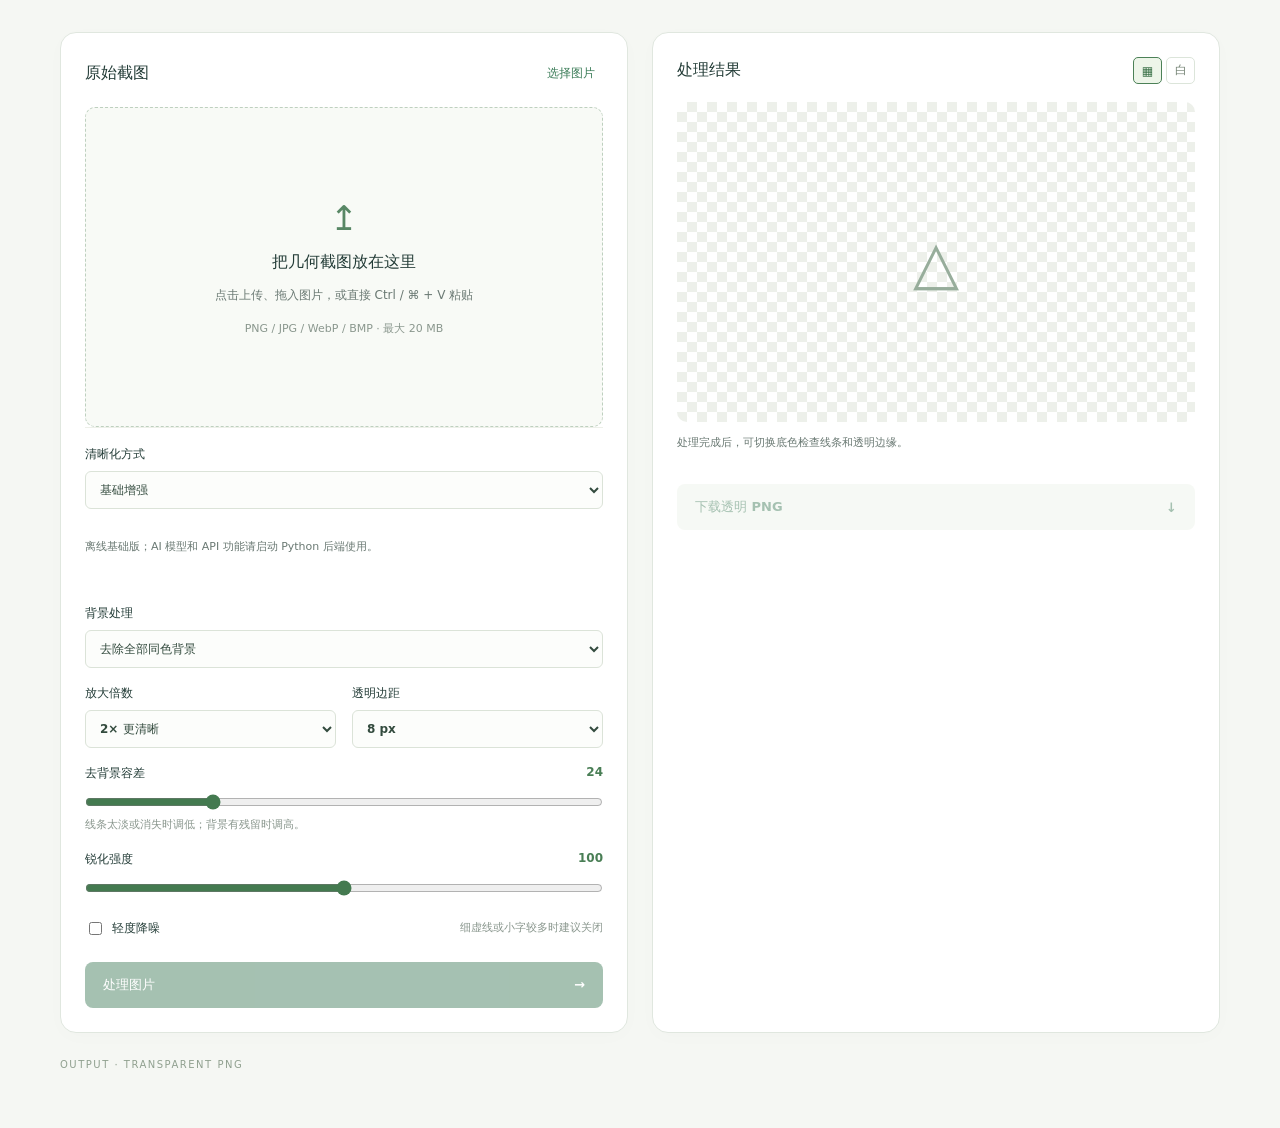
==== 几何截图工坊.html @ 9be6e3b2 "Add geometry screenshot processor with EDSR and Doubao backends" ====
<!doctype html>
<html lang="zh-CN">
<head>
  <meta charset="utf-8">
  <meta name="viewport" content="width=device-width, initial-scale=1">
  <title>几何截图工坊</title>
  <style>:root{font-family:Inter,"PingFang SC","Microsoft YaHei",system-ui,sans-serif;color:#233c37;background:#f5f7f3;font-synthesis:none}*{box-sizing:border-box}body{margin:0}main{max-width:1240px;margin:auto;padding:32px 40px}header{display:flex;justify-content:space-between;align-items:center;padding-bottom:26px;border-bottom:1px solid #dce4da}.brand{font-size:19px;font-weight:750}.badge,.eyebrow{font-size:11px;letter-spacing:2px;color:#607b66}.intro{padding:44px 0 26px}h1{font-size:clamp(28px,4vw,44px);letter-spacing:-1px;margin:15px 0}p{line-height:1.7;color:#6a7973}.intro p{margin:0}.workflow{display:flex;gap:36px;padding:15px 0 25px;font-size:12px;color:#637a6c}.workspace{display:grid;grid-template-columns:1fr 1fr;gap:24px}.panel{background:#fff;border:1px solid #e0e7df;border-radius:16px;padding:24px;box-shadow:0 4px 20px #233c3704}.panel-title{display:flex;justify-content:space-between;align-items:center;margin-bottom:18px}h2{font-size:16px;margin:0}button,select,input,a{font:inherit}button,a,select{touch-action:manipulation}button{cursor:pointer}.text-button{border:0;background:transparent;color:#3c7d59;font-size:12px}.drop,.preview{min-height:280px;height:320px;display:flex;align-items:center;justify-content:center;text-align:center;overflow:auto;border-radius:10px;padding:18px}.drop{border:1px dashed #bed0bf;background:#f8faf6;cursor:pointer}.drop.dragover{background:#e4f1e4;border-color:#397d55}.drop img,.preview img{max-width:100%;max-height:100%;object-fit:contain}.upload-icon{font-size:34px;color:#588765;margin-bottom:14px}h3{font-size:16px;margin:10px 0}.drop p{font-size:12px;margin:12px 0}.drop small,small{font-size:11px;color:#8a978e}.caption{font-size:11px;min-height:34px;margin:12px 0 16px;overflow-wrap:anywhere}.settings{border-top:1px solid #edf0e9;padding-top:18px;display:grid;gap:17px}label{font-size:12px;font-weight:600;display:block}select{display:block;width:100%;border:1px solid #dbe3d8;border-radius:6px;background:#fcfdfb;padding:10px;margin-top:8px;color:#334b3e;font-size:12px}.two-col{display:grid;grid-template-columns:1fr 1fr;gap:16px}output{float:right;color:#497e55}input[type=range]{display:block;width:100%;margin:12px 0 6px;accent-color:#447a50}label small{display:block;font-weight:400;line-height:1.6}.checkbox{display:flex;align-items:center;gap:7px;font-weight:400}.checkbox small{margin-left:auto}input[type=checkbox]{accent-color:#447a50}.primary,.download{display:flex;justify-content:space-between;align-items:center;width:100%;border:0;border-radius:8px;padding:14px 18px;text-decoration:none;font-size:13px;font-weight:650}.primary{margin-top:24px;background:#397754;color:white}.primary:disabled{opacity:.45;cursor:default}.primary:hover:enabled{background:#28633f}.download{background:#edf3e9;color:#397754}.download.disabled{opacity:.45;pointer-events:none}.preview-switch{display:flex;gap:4px}.preview-switch button{border:1px solid #dce5da;background:#fff;color:#758475;border-radius:5px;width:29px;height:27px;font-size:12px}.preview-switch button.active{border-color:#4c8157;background:#edf5e9;color:#356d43}.checker{background-color:#fff;background-image:linear-gradient(45deg,#edf0ea 25%,transparent 25%),linear-gradient(-45deg,#edf0ea 25%,transparent 25%),linear-gradient(45deg,transparent 75%,#edf0ea 75%),linear-gradient(-45deg,transparent 75%,#edf0ea 75%);background-size:20px 20px;background-position:0 0,0 10px,10px -10px,-10px 0}.preview.white{background:#fff;border:1px solid #edf0e9}.geometry{font-size:60px;line-height:1;color:#97ad9b}.preview p{font-size:12px}.preview small{padding:4px;background:#ffffffbd;border-radius:4px}aside{background:#f7faf5;border-radius:10px;padding:18px;margin-top:26px;font-size:12px}aside strong{font-size:12px}aside p{font-size:11px;margin:8px 0 0}#status{font-size:12px;line-height:1.6;margin-top:14px;color:#3c7d59}#status.error{color:#ad462e}footer{display:flex;justify-content:space-between;padding:26px 0;color:#90a08f;font-size:10px}footer span{letter-spacing:1.5px}[hidden]{display:none!important}:focus-visible{outline:3px solid #8cbd94;outline-offset:3px}@media(max-width:760px){main{padding:20px}.workspace{grid-template-columns:1fr}.badge{display:none}.workflow{gap:16px;font-size:10px}.panel{padding:18px}.intro{padding-top:30px}.drop,.preview{height:280px}.checkbox{flex-wrap:wrap}.checkbox small{margin-left:0}footer span{display:none}}
.native-upload{position:relative;display:inline-flex;align-items:center;min-height:32px;padding:6px 8px;cursor:pointer;font-weight:400}.native-upload input[type=file]{position:absolute;inset:0;width:100%;height:100%;opacity:0;cursor:pointer}.native-upload:focus-within{outline:3px solid #8cbd94;outline-offset:3px;border-radius:4px}
</style>
</head>
<body>
<main>
  <div class="workspace">
    <section class="panel source-panel">
      <div class="panel-title"><h2>原始截图</h2><label id="choose" class="text-button native-upload">选择图片<input type="file" id="file" accept="image/png,image/jpeg,image/webp,image/bmp" aria-label="选择图片"></label></div>
      <div id="drop" class="drop" tabindex="0" role="button" aria-label="上传或拖入截图">
        <div id="placeholder"><div class="upload-icon">↥</div><h3>把几何截图放在这里</h3><p>点击上传、拖入图片，或直接 Ctrl / ⌘ + V 粘贴</p><small>PNG / JPG / WebP / BMP · 最大 20 MB</small></div>
        <img id="original" alt="原始截图预览" hidden>
      </div>
      <p id="source-info" class="caption" hidden></p>
      <div class="settings">
        <label>清晰化方式<select id="engine"><option value="basic">基础增强</option></select></label>
        <p id="engine-info" class="caption" aria-live="polite">离线基础版；AI 模型和 API 功能请启动 Python 后端使用。</p>
        <label>背景处理<select id="background"><option value="uniform">去除全部同色背景</option><option value="keep">保留背景 · 仅清晰化</option></select></label>
        <div class="two-col"><label>放大倍数<select id="scale"><option value="1">1× 原尺寸</option><option value="2" selected>2× 更清晰</option><option value="3">3× 大图</option></select></label><label>透明边距<select id="padding"><option value="0">0 px</option><option value="8" selected>8 px</option><option value="16">16 px</option><option value="32">32 px</option></select></label></div>
        <label>去背景容差 <output id="tolerance-value">24</output><input id="tolerance" type="range" min="0" max="100" value="24"><small>线条太淡或消失时调低；背景有残留时调高。</small></label>
        <label>锐化强度 <output id="sharpen-value">100</output><input id="sharpen" type="range" min="0" max="200" value="100"></label>
        <label class="checkbox"><input id="denoise" type="checkbox">轻度降噪 <small>细虚线或小字较多时建议关闭</small></label>
      </div>
      <button id="process" class="primary" disabled>处理图片 <span>→</span></button>
    </section>
    <section class="panel result-panel">
      <div class="panel-title"><h2>处理结果</h2><div class="preview-switch" role="group" aria-label="预览底色"><button data-bg="checker" class="active" aria-label="透明棋盘格">▦</button><button data-bg="white" aria-label="白色底">白</button></div></div>
      <div id="result-preview" class="preview checker"><div id="result-placeholder"><div class="geometry">△</div></div><img id="result" alt="处理后的透明图片" hidden></div>
      <p id="result-info" class="caption" aria-live="polite">处理完成后，可切换底色检查线条和透明边缘。</p>
      <a id="download" class="download disabled" aria-disabled="true">下载透明 PNG <span>↓</span></a>
      <div id="status" role="status" aria-live="polite"></div>
    </section>
  </div>
  <footer><span>OUTPUT · TRANSPARENT PNG</span></footer>
</main>
<script>// Standalone browser processing. No server, network, or external libraries.
async function processLocalImage(form) {
  await new Promise(resolve => setTimeout(resolve, 30));
  const file = form.get('image');
  const scale = Number(form.get('scale'));
  const tolerance = Number(form.get('tolerance'));
  const padding = Number(form.get('padding'));
  const mode = form.get('background');
  const bitmap = await createImageBitmap(file, {imageOrientation: 'from-image'});
  const w = bitmap.width, h = bitmap.height, n = w * h;
  if (n > 6000000 || n * scale * scale > 24000000) {
    bitmap.close();
    throw new Error('本地版原图最多 600 万像素，放大后最多 2400 万像素，请缩小图片或降低倍数。');
  }
  const canvas = document.createElement('canvas');
  canvas.width = w; canvas.height = h;
  const context = canvas.getContext('2d', {willReadFrequently: true});
  context.drawImage(bitmap, 0, 0); bitmap.close();
  const image = context.getImageData(0, 0, w, h), pixels = image.data;
  let background = null;
  if (mode !== 'keep') {
    const border = [[], [], []];
    let total = 0;
    function sample(x, y) {
      total++;
      const i = (y * w + x) * 4;
      if (pixels[i + 3] > 242) for (let c = 0; c < 3; c++) border[c].push(pixels[i + c]);
    }
    for (let x = 0; x < w; x++) { sample(x, 0); sample(x, h - 1); }
    for (let y = 0; y < h; y++) { sample(0, y); sample(w - 1, y); }
    if (border[0].length > total / 2) {
      background = border.map(values => {values.sort((a,b) => a-b); return values[Math.floor(values.length / 2)];});
      const candidate = new Uint8Array(n), removed = new Uint8Array(n);
      for (let p = 0; p < n; p++) {
        const i = p * 4;
        const d = Math.max(...background.map((v, c) => Math.abs(pixels[i+c] - v)));
        candidate[p] = d <= tolerance || pixels[i+3] === 0 ? 1 : 0;
      }
      if (mode === 'uniform') removed.set(candidate);
      else {
        const queue = new Int32Array(n);
        let head = 0, tail = 0;
        function add(p) { if (candidate[p] && !removed[p]) {removed[p] = 1; queue[tail++] = p;} }
        for (let x = 0; x < w; x++) {add(x); add((h-1)*w+x);}
        for (let y = 0; y < h; y++) {add(y*w); add(y*w+w-1);}
        while (head < tail) {
          const p = queue[head++], x = p % w;
          if (x) add(p-1); if (x<w-1) add(p+1);
          if (p>=w) add(p-w); if (p<n-w) add(p+w);
        }
      }
      const lightPaper = Math.min(...background) >= 230;
      for (let p = 0; p < n; p++) {
        const i = p*4, x = p % w;
        if (removed[p]) {pixels[i+3]=0; continue;}
        const rim = (x && removed[p-1]) || (x<w-1 && removed[p+1]) || (p>=w && removed[p-w]) || (p<n-w && removed[p+w]);
        if ((lightPaper && mode === 'uniform') || rim) {
          let coverage;
          if (lightPaper) coverage = Math.max(0, Math.min(1, 1-Math.min(...background.map((v,c)=>pixels[i+c]/v))));
          else coverage = Math.max(0, Math.min(1, (Math.max(...background.map((v,c)=>Math.abs(pixels[i+c]-v)))-tolerance)/12));
          if (coverage>0 && coverage<1) for (let c=0; c<3; c++) pixels[i+c] = Math.max(0,Math.min(255,(pixels[i+c]-background[c]*(1-coverage))/coverage));
          pixels[i+3] = Math.round(pixels[i+3]*coverage);
        }
      }
    }
  }
  if (form.get('denoise') === 'true') {
    const source = pixels.slice();
    for (let y=1; y<h-1; y++) for (let x=1; x<w-1; x++) {
      const i=(y*w+x)*4;
      if (!source[i+3]) continue;
      // Filter only opaque interiors, so transparent boundaries stay crisp.
      let opaque = true;
      for (let dy=-1;dy<=1;dy++) for(let dx=-1;dx<=1;dx++) if(source[((y+dy)*w+x+dx)*4+3] !== 255) opaque=false;
      if (!opaque) continue;
      for(let c=0;c<3;c++) {
        const values=[];
        for(let dy=-1;dy<=1;dy++) for(let dx=-1;dx<=1;dx++) values.push(source[((y+dy)*w+x+dx)*4+c]);
        values.sort((a,b)=>a-b); pixels[i+c]=values[4];
      }
    }
  }
  let left=w, top=h, right=-1, bottom=-1;
  for(let y=0;y<h;y++) for(let x=0;x<w;x++) if(pixels[(y*w+x)*4+3]) {
    left=Math.min(left,x);right=Math.max(right,x);top=Math.min(top,y);bottom=Math.max(bottom,y);
  }
  if (right<left) throw new Error('没有找到可保留的内容，请降低容差或选择保留背景。');
  context.putImageData(image,0,0);
  const output=document.createElement('canvas');
  const width=(right-left+1)*scale, height=(bottom-top+1)*scale;
  output.width=width+2*padding; output.height=height+2*padding;
  const out=output.getContext('2d',{willReadFrequently:true});
  out.imageSmoothingEnabled=true;out.imageSmoothingQuality='high';
  out.drawImage(canvas,left,top,right-left+1,bottom-top+1,padding,padding,width,height);
  const sharpen=Number(form.get('sharpen'))/100;
  if(sharpen>0) {
    const img=out.getImageData(0,0,output.width,output.height), source=img.data.slice(), target=img.data, ow=output.width;
    for(let y=1;y<output.height-1;y++) for(let x=1;x<ow-1;x++) {
      const i=(y*ow+x)*4;
      if(!source[i+3]) continue;
      // Alpha-weighted local blur avoids sharpening invisible background colors.
      for(let c=0;c<3;c++) {
        let sum=0, weight=0;
        for(const offset of [-ow,-1,0,1,ow]) {const j=i+offset*4;sum+=source[j+c]*source[j+3];weight+=source[j+3];}
        const blurred=weight?sum/weight:source[i+c];
        target[i+c]=Math.max(0,Math.min(255,source[i+c]+sharpen*(source[i+c]-blurred)));
      }
    }
    out.putImageData(img,0,0);
  }
  return {image:output.toDataURL('image/png'), original:[w,h],output:[output.width,output.height],background};
}

const $ = (id) => document.getElementById(id);
let selectedFile = null;
let originalURL = null;
let busy = false;
let generation = 0;
let available = null;

function updateEngineInfo() {
  const engine = $('engine').value;
  let message = '离线基础版；AI 功能请启动 Python 后端使用。';
  if (engine === 'local') message = 'EDSR 预训练模型在后端运行，不调用外部图片服务。原图最多 100 万像素，CPU 处理可能需要几分钟。' + (available && !available.local ? ' 模型尚未安装。' : '');
  if (engine === 'doubao') message = '图片将发送至火山方舟，可能产生 API 费用。豆包可能改变字母或细线，请核对原图。' + (available && !available.doubao ? ' 后端尚未配置密钥或模型 ID。' : '');
  $('engine-info').textContent = message;
}


function status(message, error = false) {
  $('status').textContent = message;
  $('status').classList.toggle('error', error);
}
function invalidateResult() {
  generation++;
  $('download').removeAttribute('href');
  $('download').classList.add('disabled');
  $('download').setAttribute('aria-disabled', 'true');
  $('result').hidden = true;
  $('result-placeholder').hidden = false;
  $('result-info').textContent = '处理完成后，可切换底色检查线条和透明边缘。';
}
function selectFile(file) {
  if (!file) return;
  if (file.size > 20 * 1024 * 1024) return status('文件不能超过 20 MB。', true);
  if (!/^image\/(png|jpeg|webp|bmp|x-ms-bmp)$/.test(file.type)) return status('请使用 PNG、JPEG、WebP 或 BMP 图片。', true);
  if (originalURL) URL.revokeObjectURL(originalURL);
  selectedFile = file;
  originalURL = URL.createObjectURL(file);
  $('original').src = originalURL;
  $('original').hidden = false;
  $('placeholder').hidden = true;
  $('source-info').textContent = `${file.name || '粘贴的截图'} · ${(file.size / 1024).toFixed(0)} KB`;
  $('source-info').hidden = false;
  $('process').disabled = busy;
  invalidateResult();
  status('截图已就绪，点击“处理图片”。');
}
$('drop').onclick = () => $('file').click();
$('drop').onkeydown = (e) => { if (e.key === 'Enter' || e.key === ' ') { e.preventDefault(); $('file').click(); } };
$('file').onchange = (e) => { selectFile(e.target.files[0]); e.target.value = ''; };
document.addEventListener('paste', (e) => {
  const item = Array.from(e.clipboardData.items).find((item) => item.type.startsWith('image/'));
  if (item) { e.preventDefault(); selectFile(item.getAsFile()); }
});
for (const type of ['dragenter', 'dragover']) $('drop').addEventListener(type, (e) => {
  e.preventDefault(); $('drop').classList.add('dragover');
});
for (const type of ['dragleave', 'drop']) $('drop').addEventListener(type, (e) => {
  e.preventDefault(); $('drop').classList.remove('dragover');
  if (type === 'drop') selectFile(e.dataTransfer.files[0]);
});
for (const id of ['engine', 'tolerance', 'sharpen', 'background', 'scale', 'padding', 'denoise']) {
  $(id).addEventListener('input', () => {
    if ($(id + '-value')) $(id + '-value').value = $(id).value;
    if (id === 'engine') updateEngineInfo();
    invalidateResult();
    if (selectedFile) status('参数已更新，请重新处理。');
  });
}
document.querySelectorAll('[data-bg]').forEach((button) => button.onclick = () => {
  $('result-preview').className = 'preview ' + button.dataset.bg;
  document.querySelectorAll('[data-bg]').forEach((other) => other.classList.toggle('active', other === button));
});
$('process').onclick = async () => {
  if (!selectedFile || busy) return;
  invalidateResult();
  const version = generation;
  const file = selectedFile;
  const data = new FormData();
  data.append('image', file, file.name || 'screenshot.png');
  for (const id of ['engine', 'scale', 'tolerance', 'sharpen', 'padding', 'background']) data.append(id, $(id).value);
  data.append('denoise', $('denoise').checked);
  busy = true;
  $('process').disabled = true;
  $('process').textContent = '正在处理…';
  status('正在提高清晰度、去除背景并裁剪空白…');
  const controller = new AbortController();
  const timeout = setTimeout(() => controller.abort(), 600000);
  try {
    const result = await processLocalImage(data);
    if (version !== generation) return;
    $('result').src = result.image;
    $('result').hidden = false;
    $('result-placeholder').hidden = true;
    $('result-info').textContent = `${result.original.join(' × ')} → ${result.output.join(' × ')} px · PNG`;
    $('download').href = result.image;
    $('download').download = (file.name || 'screenshot').replace(/\.[^.]+$/, '') + '-clean.png';
    $('download').classList.remove('disabled');
    $('download').setAttribute('aria-disabled', 'false');
    status('处理完成。若细线缺失，请降低去背景容差。');
  } catch (error) {
    if (version === generation) status(error.name === 'AbortError' ? '处理超时，请降低放大倍数或使用较小图片。' : error.message, true);
  } finally {
    clearTimeout(timeout);
    busy = false;
    $('process').disabled = !selectedFile;
    $('process').innerHTML = '处理图片 <span>→</span>';
  }
};
</script>
</body>
</html>
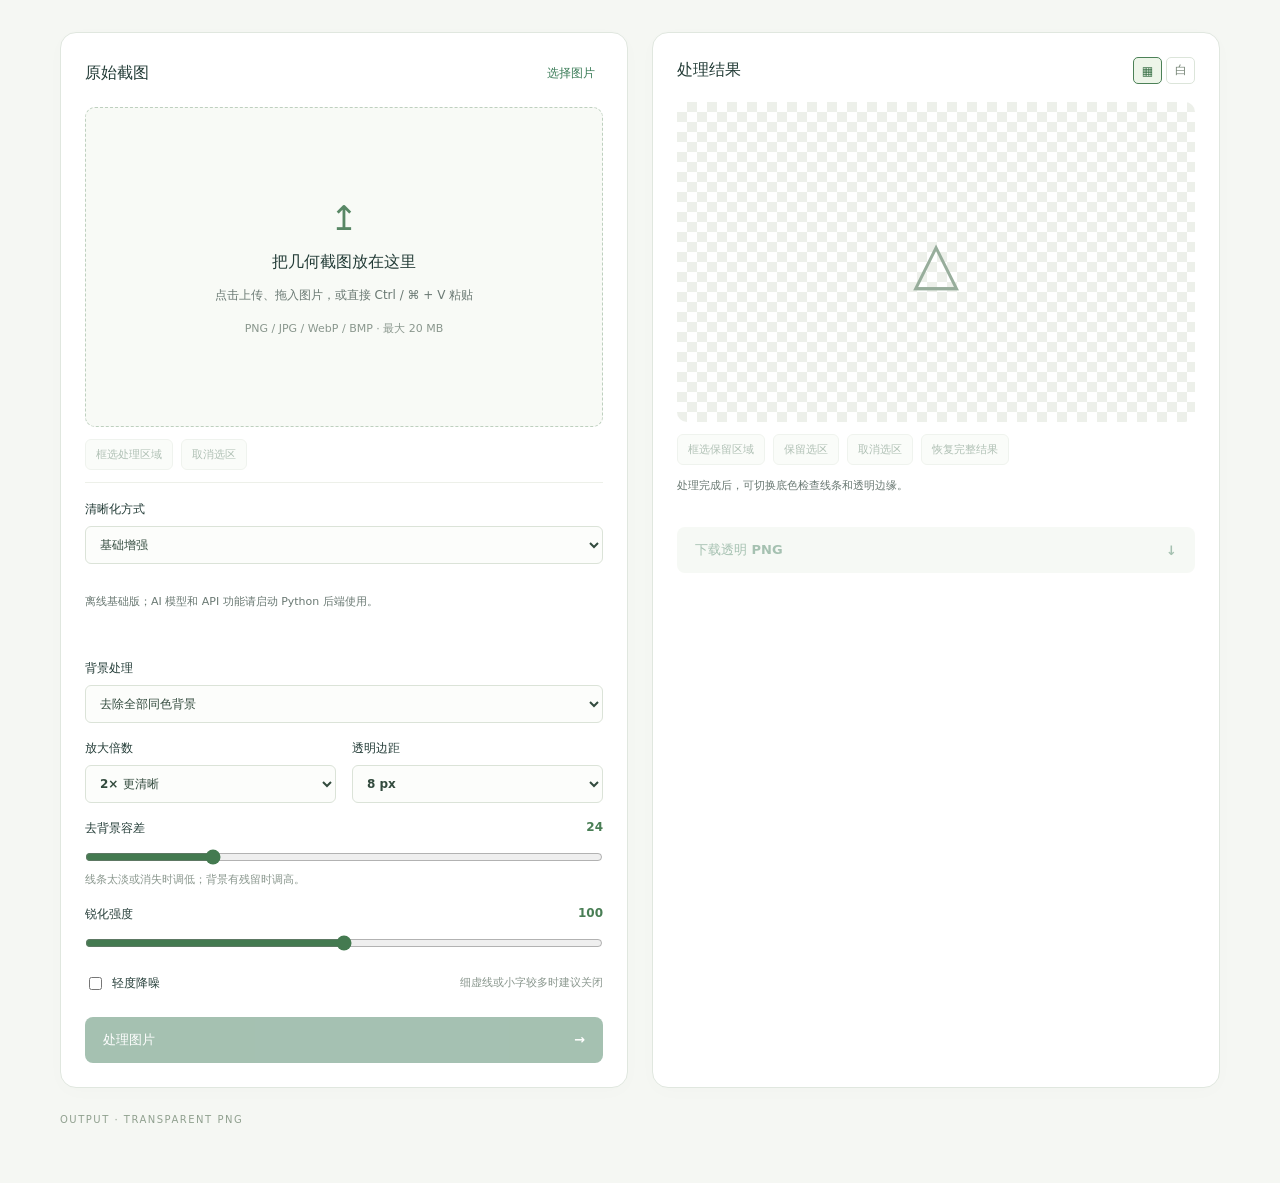
==== commit 1cd314b9: "Add selectable crop regions before and after image processing" ====
--- a/几何截图工坊.html
+++ b/几何截图工坊.html
@@ -6,6 +6,7 @@
   <title>几何截图工坊</title>
   <style>:root{font-family:Inter,"PingFang SC","Microsoft YaHei",system-ui,sans-serif;color:#233c37;background:#f5f7f3;font-synthesis:none}*{box-sizing:border-box}body{margin:0}main{max-width:1240px;margin:auto;padding:32px 40px}header{display:flex;justify-content:space-between;align-items:center;padding-bottom:26px;border-bottom:1px solid #dce4da}.brand{font-size:19px;font-weight:750}.badge,.eyebrow{font-size:11px;letter-spacing:2px;color:#607b66}.intro{padding:44px 0 26px}h1{font-size:clamp(28px,4vw,44px);letter-spacing:-1px;margin:15px 0}p{line-height:1.7;color:#6a7973}.intro p{margin:0}.workflow{display:flex;gap:36px;padding:15px 0 25px;font-size:12px;color:#637a6c}.workspace{display:grid;grid-template-columns:1fr 1fr;gap:24px}.panel{background:#fff;border:1px solid #e0e7df;border-radius:16px;padding:24px;box-shadow:0 4px 20px #233c3704}.panel-title{display:flex;justify-content:space-between;align-items:center;margin-bottom:18px}h2{font-size:16px;margin:0}button,select,input,a{font:inherit}button,a,select{touch-action:manipulation}button{cursor:pointer}.text-button{border:0;background:transparent;color:#3c7d59;font-size:12px}.drop,.preview{min-height:280px;height:320px;display:flex;align-items:center;justify-content:center;text-align:center;overflow:auto;border-radius:10px;padding:18px}.drop{border:1px dashed #bed0bf;background:#f8faf6;cursor:pointer}.drop.dragover{background:#e4f1e4;border-color:#397d55}.drop img,.preview img{max-width:100%;max-height:100%;object-fit:contain}.upload-icon{font-size:34px;color:#588765;margin-bottom:14px}h3{font-size:16px;margin:10px 0}.drop p{font-size:12px;margin:12px 0}.drop small,small{font-size:11px;color:#8a978e}.caption{font-size:11px;min-height:34px;margin:12px 0 16px;overflow-wrap:anywhere}.settings{border-top:1px solid #edf0e9;padding-top:18px;display:grid;gap:17px}label{font-size:12px;font-weight:600;display:block}select{display:block;width:100%;border:1px solid #dbe3d8;border-radius:6px;background:#fcfdfb;padding:10px;margin-top:8px;color:#334b3e;font-size:12px}.two-col{display:grid;grid-template-columns:1fr 1fr;gap:16px}output{float:right;color:#497e55}input[type=range]{display:block;width:100%;margin:12px 0 6px;accent-color:#447a50}label small{display:block;font-weight:400;line-height:1.6}.checkbox{display:flex;align-items:center;gap:7px;font-weight:400}.checkbox small{margin-left:auto}input[type=checkbox]{accent-color:#447a50}.primary,.download{display:flex;justify-content:space-between;align-items:center;width:100%;border:0;border-radius:8px;padding:14px 18px;text-decoration:none;font-size:13px;font-weight:650}.primary{margin-top:24px;background:#397754;color:white}.primary:disabled{opacity:.45;cursor:default}.primary:hover:enabled{background:#28633f}.download{background:#edf3e9;color:#397754}.download.disabled{opacity:.45;pointer-events:none}.preview-switch{display:flex;gap:4px}.preview-switch button{border:1px solid #dce5da;background:#fff;color:#758475;border-radius:5px;width:29px;height:27px;font-size:12px}.preview-switch button.active{border-color:#4c8157;background:#edf5e9;color:#356d43}.checker{background-color:#fff;background-image:linear-gradient(45deg,#edf0ea 25%,transparent 25%),linear-gradient(-45deg,#edf0ea 25%,transparent 25%),linear-gradient(45deg,transparent 75%,#edf0ea 75%),linear-gradient(-45deg,transparent 75%,#edf0ea 75%);background-size:20px 20px;background-position:0 0,0 10px,10px -10px,-10px 0}.preview.white{background:#fff;border:1px solid #edf0e9}.geometry{font-size:60px;line-height:1;color:#97ad9b}.preview p{font-size:12px}.preview small{padding:4px;background:#ffffffbd;border-radius:4px}aside{background:#f7faf5;border-radius:10px;padding:18px;margin-top:26px;font-size:12px}aside strong{font-size:12px}aside p{font-size:11px;margin:8px 0 0}#status{font-size:12px;line-height:1.6;margin-top:14px;color:#3c7d59}#status.error{color:#ad462e}footer{display:flex;justify-content:space-between;padding:26px 0;color:#90a08f;font-size:10px}footer span{letter-spacing:1.5px}[hidden]{display:none!important}:focus-visible{outline:3px solid #8cbd94;outline-offset:3px}@media(max-width:760px){main{padding:20px}.workspace{grid-template-columns:1fr}.badge{display:none}.workflow{gap:16px;font-size:10px}.panel{padding:18px}.intro{padding-top:30px}.drop,.preview{height:280px}.checkbox{flex-wrap:wrap}.checkbox small{margin-left:0}footer span{display:none}}
 .native-upload{position:relative;display:inline-flex;align-items:center;min-height:32px;padding:6px 8px;cursor:pointer;font-weight:400}.native-upload input[type=file]{position:absolute;inset:0;width:100%;height:100%;opacity:0;cursor:pointer}.native-upload:focus-within{outline:3px solid #8cbd94;outline-offset:3px;border-radius:4px}
+.image-stage{position:relative;display:inline-block;max-width:100%;line-height:0;overflow:hidden}.image-stage img{display:block;max-width:100%;max-height:280px;width:auto;height:auto;user-select:none;-webkit-user-drag:none}.image-stage.selecting{cursor:crosshair;touch-action:none}.selection-box{position:absolute;border:2px dashed #397754;background:#79b88c18;box-shadow:0 0 0 999px #142a3055;pointer-events:none}.crop-tools{display:flex;align-items:center;gap:8px;flex-wrap:wrap;margin:12px 0}.crop-tools button{background:#f5f8f2;border:1px solid #d9e3d5;color:#3a6547;border-radius:6px;padding:7px 10px;font-size:11px}.crop-tools button[aria-pressed=true]{background:#397754;color:#fff;border-color:#397754}.crop-tools button:disabled{opacity:.4;cursor:default}.crop-tools span{font-size:11px;color:#6a7973;line-height:1.5}.crop-tools:has(button[aria-pressed=true]) span{color:#397754}@media(max-width:760px){.image-stage img{max-height:240px}}
 </style>
 </head>
 <body>
@@ -15,8 +16,9 @@
       <div class="panel-title"><h2>原始截图</h2><label id="choose" class="text-button native-upload">选择图片<input type="file" id="file" accept="image/png,image/jpeg,image/webp,image/bmp" aria-label="选择图片"></label></div>
       <div id="drop" class="drop" tabindex="0" role="button" aria-label="上传或拖入截图">
         <div id="placeholder"><div class="upload-icon">↥</div><h3>把几何截图放在这里</h3><p>点击上传、拖入图片，或直接 Ctrl / ⌘ + V 粘贴</p><small>PNG / JPG / WebP / BMP · 最大 20 MB</small></div>
-        <img id="original" alt="原始截图预览" hidden>
+        <div id="source-stage" class="image-stage" hidden><img id="original" alt="原始截图预览" draggable="false" hidden><div id="source-selection" class="selection-box" hidden></div></div>
       </div>
+      <div class="crop-tools"><button id="source-select" type="button" aria-pressed="false" disabled>框选处理区域</button><button id="source-clear" type="button" disabled>取消选区</button><span id="source-crop-info" aria-live="polite"></span></div>
       <p id="source-info" class="caption" hidden></p>
       <div class="settings">
         <label>清晰化方式<select id="engine"><option value="basic">基础增强</option></select></label>
@@ -31,7 +33,8 @@
     </section>
     <section class="panel result-panel">
       <div class="panel-title"><h2>处理结果</h2><div class="preview-switch" role="group" aria-label="预览底色"><button data-bg="checker" class="active" aria-label="透明棋盘格">▦</button><button data-bg="white" aria-label="白色底">白</button></div></div>
-      <div id="result-preview" class="preview checker"><div id="result-placeholder"><div class="geometry">△</div></div><img id="result" alt="处理后的透明图片" hidden></div>
+      <div id="result-preview" class="preview checker"><div id="result-placeholder"><div class="geometry">△</div></div><div id="result-stage" class="image-stage" hidden><img id="result" alt="处理后的透明图片" draggable="false" hidden><div id="result-selection" class="selection-box" hidden></div></div></div>
+      <div class="crop-tools"><button id="result-select" type="button" aria-pressed="false" disabled>框选保留区域</button><button id="result-apply" type="button" disabled>保留选区</button><button id="result-clear" type="button" disabled>取消选区</button><button id="result-reset" type="button" disabled>恢复完整结果</button><span id="result-crop-info" aria-live="polite"></span></div>
       <p id="result-info" class="caption" aria-live="polite">处理完成后，可切换底色检查线条和透明边缘。</p>
       <a id="download" class="download disabled" aria-disabled="true">下载透明 PNG <span>↓</span></a>
       <div id="status" role="status" aria-live="polite"></div>
@@ -48,7 +51,13 @@
   const padding = Number(form.get('padding'));
   const mode = form.get('background');
   const bitmap = await createImageBitmap(file, {imageOrientation: 'from-image'});
-  const w = bitmap.width, h = bitmap.height, n = w * h;
+  const box = form.get('crop') ? JSON.parse(form.get('crop')) : [0, 0, bitmap.width, bitmap.height];
+  if (!Array.isArray(box) || box.length !== 4 || !box.every(Number.isInteger) ||
+      !(0 <= box[0] && box[0] < box[2] && box[2] <= bitmap.width &&
+        0 <= box[1] && box[1] < box[3] && box[3] <= bitmap.height)) {
+    bitmap.close(); throw new Error('选区不正确，请重新框选。');
+  }
+  const w = box[2]-box[0], h = box[3]-box[1], n = w * h;
   if (n > 6000000 || n * scale * scale > 24000000) {
     bitmap.close();
     throw new Error('本地版原图最多 600 万像素，放大后最多 2400 万像素，请缩小图片或降低倍数。');
@@ -56,7 +65,7 @@
   const canvas = document.createElement('canvas');
   canvas.width = w; canvas.height = h;
   const context = canvas.getContext('2d', {willReadFrequently: true});
-  context.drawImage(bitmap, 0, 0); bitmap.close();
+  context.drawImage(bitmap, box[0], box[1], w, h, 0, 0, w, h); bitmap.close();
   const image = context.getImageData(0, 0, w, h), pixels = image.data;
   let background = null;
   if (mode !== 'keep') {
@@ -152,18 +161,118 @@
   return {image:output.toDataURL('image/png'), original:[w,h],output:[output.width,output.height],background};
 }
 
+async function cropLocalImage(blob, box) {
+  const image = await createImageBitmap(blob);
+  try {
+    const [left, top, right, bottom] = box;
+    if (!(0 <= left && left < right && right <= image.width && 0 <= top && top < bottom && bottom <= image.height)) {
+      throw new Error('选区超出图片范围，请重新框选。');
+    }
+    const canvas = document.createElement('canvas');
+    canvas.width = right-left; canvas.height = bottom-top;
+    canvas.getContext('2d').drawImage(image, left, top, canvas.width, canvas.height, 0, 0, canvas.width, canvas.height);
+    return {image: canvas.toDataURL('image/png'), output: [canvas.width, canvas.height]};
+  } finally {image.close();}
+}
+
+// Selection coordinates refer to original image pixels, not preview pixels.
+class RectangleSelection {
+  constructor(stage, image, overlay, onChange) {
+    this.stage = stage;
+    this.image = image;
+    this.overlay = overlay;
+    this.onChange = onChange;
+    this.box = null;
+    this.active = false;
+    this.pointer = null;
+    stage.addEventListener('pointerdown', e => this.start(e));
+    stage.addEventListener('pointermove', e => this.move(e));
+    stage.addEventListener('pointerup', e => this.finish(e));
+    stage.addEventListener('pointercancel', () => this.cancelDrag());
+    image.addEventListener('load', () => this.draw());
+    this.resize = new ResizeObserver(() => this.draw());
+    this.resize.observe(image);
+  }
+  setActive(active) {
+    this.active = active;
+    this.stage.classList.toggle('selecting', active);
+    if (!active) this.cancelDrag();
+  }
+  clear() {
+    this.setActive(false);
+    this.box = null;
+    this.draw();
+  }
+  point(event) {
+    const r = this.image.getBoundingClientRect();
+    return [Math.max(0, Math.min(this.image.naturalWidth, (event.clientX-r.left) / r.width * this.image.naturalWidth)),
+            Math.max(0, Math.min(this.image.naturalHeight, (event.clientY-r.top) / r.height * this.image.naturalHeight))];
+  }
+  start(event) {
+    if (!this.active || event.button !== 0 || this.pointer !== null || !this.image.naturalWidth) return;
+    const r = this.image.getBoundingClientRect();
+    if (event.clientX < r.left || event.clientX > r.right || event.clientY < r.top || event.clientY > r.bottom) return;
+    event.preventDefault(); event.stopPropagation();
+    this.pointer = event.pointerId;
+    this.previous = this.box;
+    this.origin = this.point(event);
+    this.stage.setPointerCapture(event.pointerId);
+  }
+  move(event) {
+    if (this.pointer !== event.pointerId) return;
+    event.preventDefault();
+    const p = this.point(event), o = this.origin;
+    this.box = [Math.floor(Math.min(p[0],o[0])), Math.floor(Math.min(p[1],o[1])),
+                Math.ceil(Math.max(p[0],o[0])), Math.ceil(Math.max(p[1],o[1]))];
+    this.draw();
+  }
+  finish(event) {
+    if (this.pointer !== event.pointerId) return;
+    this.move(event);
+    const id = this.pointer;
+    this.pointer = null;
+    if (this.stage.hasPointerCapture(id)) this.stage.releasePointerCapture(id);
+    if (!this.box || this.box[2]-this.box[0] < 2 || this.box[3]-this.box[1] < 2) {
+      this.box = this.previous;
+      this.draw();
+      return;
+    }
+    this.onChange(this.box);
+  }
+  cancelDrag() {
+    if (this.pointer === null) return;
+    const id = this.pointer;
+    this.pointer = null;
+    if (this.stage.hasPointerCapture(id)) this.stage.releasePointerCapture(id);
+    this.box = this.previous;
+    this.draw();
+  }
+  draw() {
+    const box = this.box, r = this.image.getBoundingClientRect(), s = this.stage.getBoundingClientRect();
+    this.overlay.hidden = !box || !r.width || !this.image.naturalWidth;
+    if (this.overlay.hidden) return;
+    const sx = r.width / this.image.naturalWidth, sy = r.height / this.image.naturalHeight;
+    Object.assign(this.overlay.style, {
+      left: `${r.left-s.left+box[0]*sx}px`, top: `${r.top-s.top+box[1]*sy}px`,
+      width: `${(box[2]-box[0])*sx}px`, height: `${(box[3]-box[1])*sy}px`,
+    });
+  }
+}
+
 const $ = (id) => document.getElementById(id);
 let selectedFile = null;
 let originalURL = null;
 let busy = false;
 let generation = 0;
 let available = null;
+let fullResult = null;
+let currentResult = null;
 
 function updateEngineInfo() {
   const engine = $('engine').value;
   let message = '离线基础版；AI 功能请启动 Python 后端使用。';
-  if (engine === 'local') message = 'EDSR 预训练模型在后端运行，不调用外部图片服务。原图最多 100 万像素，CPU 处理可能需要几分钟。' + (available && !available.local ? ' 模型尚未安装。' : '');
-  if (engine === 'doubao') message = '图片将发送至火山方舟，可能产生 API 费用。豆包可能改变字母或细线，请核对原图。' + (available && !available.doubao ? ' 后端尚未配置密钥或模型 ID。' : '');
+  if (engine === 'local') message = '轻量超分辨率，原图最多 100 万像素；速度优先，目标 10 秒内完成。' + (available && !available.local ? ' 模型尚未安装。' : '');
+  if (engine === 'doubao') message = '外部 API 无法保证 10 秒内完成，可能产生费用并改变字母或细线，请核对原图。' + (available && !available.doubao ? ' 后端尚未配置密钥或模型 ID。' : '');
   $('engine-info').textContent = message;
 }
 
@@ -172,14 +281,90 @@
   $('status').textContent = message;
   $('status').classList.toggle('error', error);
 }
+const sourceCrop = new RectangleSelection($('source-stage'), $('original'), $('source-selection'), box => {
+  invalidateResult();
+  $('source-crop-info').textContent = `仅处理选区 ${box[2]-box[0]} × ${box[3]-box[1]} px`;
+  refreshCropControls();
+  status('已选定处理区域，点击“处理图片”。');
+});
+const resultCrop = new RectangleSelection($('result-stage'), $('result'), $('result-selection'), box => {
+  $('result-crop-info').textContent = `选区 ${box[2]-box[0]} × ${box[3]-box[1]} px`;
+  refreshCropControls();
+});
+function refreshCropControls() {
+  $('source-select').disabled = busy || !selectedFile || !$('original').naturalWidth;
+  $('source-select').setAttribute('aria-pressed', String(sourceCrop.active));
+  $('source-clear').disabled = busy || !sourceCrop.box;
+  $('result-select').disabled = busy || !currentResult || !$('result').naturalWidth;
+  $('result-select').setAttribute('aria-pressed', String(resultCrop.active));
+  $('result-apply').disabled = busy || !currentResult || !resultCrop.box;
+  $('result-clear').disabled = busy || !resultCrop.box;
+  $('result-reset').disabled = busy || !fullResult || fullResult === currentResult;
+}
+function setBusy(value) {
+  busy = value;
+  if (busy) {sourceCrop.setActive(false); resultCrop.setActive(false);}
+  $('process').disabled = busy || !selectedFile;
+  refreshCropControls();
+}
+function showResult(result, name) {
+  currentResult = result;
+  resultCrop.clear();
+  $('result-crop-info').textContent = '';
+  $('result').src = result.image;
+  $('result').hidden = false;
+  $('result-stage').hidden = false;
+  $('result-placeholder').hidden = true;
+  $('result-info').textContent = result.caption;
+  $('download').href = result.image;
+  $('download').download = name;
+  $('download').classList.remove('disabled');
+  $('download').setAttribute('aria-disabled', 'false');
+  refreshCropControls();
+}
+$('original').addEventListener('load', refreshCropControls);
+$('result').addEventListener('load', refreshCropControls);
+$('source-select').onclick = () => {
+  sourceCrop.setActive(!sourceCrop.active);
+  $('source-crop-info').textContent = sourceCrop.active ? '在图上拖拽框选，可重新框选。' : (sourceCrop.box ? '已保留处理选区。' : '');
+  refreshCropControls();
+};
+$('source-clear').onclick = () => {
+  sourceCrop.clear();
+  $('source-crop-info').textContent = '';
+  invalidateResult();
+  status('已取消选区，将处理完整原图。');
+};
+$('result-select').onclick = () => {
+  resultCrop.setActive(!resultCrop.active);
+  $('result-crop-info').textContent = resultCrop.active ? '在图上拖拽框选，再点击“保留选区”。' : '';
+  refreshCropControls();
+};
+$('result-clear').onclick = () => {resultCrop.clear(); $('result-crop-info').textContent = ''; refreshCropControls();};
+$('result-reset').onclick = () => {
+  if (!fullResult || busy) return;
+  showResult(fullResult, $('download').download);
+  status('已恢复本次处理的完整结果。');
+};
+document.addEventListener('keydown', event => {
+  if (event.key !== 'Escape' || busy) return;
+  if (sourceCrop.active) $('source-clear').onclick();
+  if (resultCrop.active) $('result-clear').onclick();
+});
 function invalidateResult() {
   generation++;
+  fullResult = null;
+  currentResult = null;
+  resultCrop.clear();
+  $('result-stage').hidden = true;
+  $('result-crop-info').textContent = '';
   $('download').removeAttribute('href');
   $('download').classList.add('disabled');
   $('download').setAttribute('aria-disabled', 'true');
   $('result').hidden = true;
   $('result-placeholder').hidden = false;
   $('result-info').textContent = '处理完成后，可切换底色检查线条和透明边缘。';
+  refreshCropControls();
 }
 function selectFile(file) {
   if (!file) return;
@@ -187,9 +372,12 @@
   if (!/^image\/(png|jpeg|webp|bmp|x-ms-bmp)$/.test(file.type)) return status('请使用 PNG、JPEG、WebP 或 BMP 图片。', true);
   if (originalURL) URL.revokeObjectURL(originalURL);
   selectedFile = file;
+  sourceCrop.clear();
+  $('source-crop-info').textContent = '';
   originalURL = URL.createObjectURL(file);
   $('original').src = originalURL;
   $('original').hidden = false;
+  $('source-stage').hidden = false;
   $('placeholder').hidden = true;
   $('source-info').textContent = `${file.name || '粘贴的截图'} · ${(file.size / 1024).toFixed(0)} KB`;
   $('source-info').hidden = false;
@@ -197,7 +385,7 @@
   invalidateResult();
   status('截图已就绪，点击“处理图片”。');
 }
-$('drop').onclick = () => $('file').click();
+$('drop').onclick = () => {if (!sourceCrop.active) $('file').click();};
 $('drop').onkeydown = (e) => { if (e.key === 'Enter' || e.key === ' ') { e.preventDefault(); $('file').click(); } };
 $('file').onchange = (e) => { selectFile(e.target.files[0]); e.target.value = ''; };
 document.addEventListener('paste', (e) => {
@@ -232,31 +420,53 @@
   data.append('image', file, file.name || 'screenshot.png');
   for (const id of ['engine', 'scale', 'tolerance', 'sharpen', 'padding', 'background']) data.append(id, $(id).value);
   data.append('denoise', $('denoise').checked);
-  busy = true;
-  $('process').disabled = true;
+  if (sourceCrop.box) data.append('crop', JSON.stringify(sourceCrop.box));
+  setBusy(true);
   $('process').textContent = '正在处理…';
   status('正在提高清晰度、去除背景并裁剪空白…');
   const controller = new AbortController();
-  const timeout = setTimeout(() => controller.abort(), 600000);
+  const timeoutMs = $('engine').value === 'doubao' ? 180000 : 10000;
+  const startedAt = performance.now();
+  const timeout = setTimeout(() => controller.abort(), timeoutMs);
   try {
     const result = await processLocalImage(data);
     if (version !== generation) return;
-    $('result').src = result.image;
-    $('result').hidden = false;
-    $('result-placeholder').hidden = true;
-    $('result-info').textContent = `${result.original.join(' × ')} → ${result.output.join(' × ')} px · PNG`;
-    $('download').href = result.image;
-    $('download').download = (file.name || 'screenshot').replace(/\.[^.]+$/, '') + '-clean.png';
-    $('download').classList.remove('disabled');
-    $('download').setAttribute('aria-disabled', 'false');
+    result.caption = `${result.original.join(' × ')} → ${result.output.join(' × ')} px · PNG · ${((performance.now() - startedAt) / 1000).toFixed(2)} 秒`;
+    fullResult = result;
+    showResult(result, (file.name || 'screenshot').replace(/\.[^.]+$/, '') + '-clean.png');
     status('处理完成。若细线缺失，请降低去背景容差。');
   } catch (error) {
-    if (version === generation) status(error.name === 'AbortError' ? '处理超时，请降低放大倍数或使用较小图片。' : error.message, true);
+    if (version === generation) status(error.name === 'AbortError' ? (timeoutMs === 10000 ? '本次处理超过 10 秒，请缩小截图或选择基础增强。' : '豆包 API 超时，请稍后重试。') : error.message, true);
   } finally {
     clearTimeout(timeout);
-    busy = false;
-    $('process').disabled = !selectedFile;
+    setBusy(false);
     $('process').innerHTML = '处理图片 <span>→</span>';
+  }
+};
+$('result-apply').onclick = async () => {
+  if (busy || !currentResult || !resultCrop.box) return;
+  const version = generation;
+  const data = new FormData();
+  const image = currentResult.image;
+  const box = [...resultCrop.box];
+  setBusy(true);
+  status('正在保留选区…');
+  const controller = new AbortController();
+  const timeout = setTimeout(() => controller.abort(), 10000);
+  try {
+    const blob = await (await fetch(image)).blob();
+    data.append('image', blob, 'result.png');
+    data.append('crop', JSON.stringify(box));
+    const result = await cropLocalImage(blob, box);
+    if (version !== generation) return;
+    result.caption = `${result.output.join(' × ')} px · PNG · 已保留选区`;
+    showResult(result, $('download').download);
+    status('已保留选区，下载按钮将保存裁剪后的 PNG。');
+  } catch (error) {
+    if (version === generation) status(error.name === 'AbortError' ? '裁剪超时，请稍后重试。' : error.message, true);
+  } finally {
+    clearTimeout(timeout);
+    setBusy(false);
   }
 };
 </script>
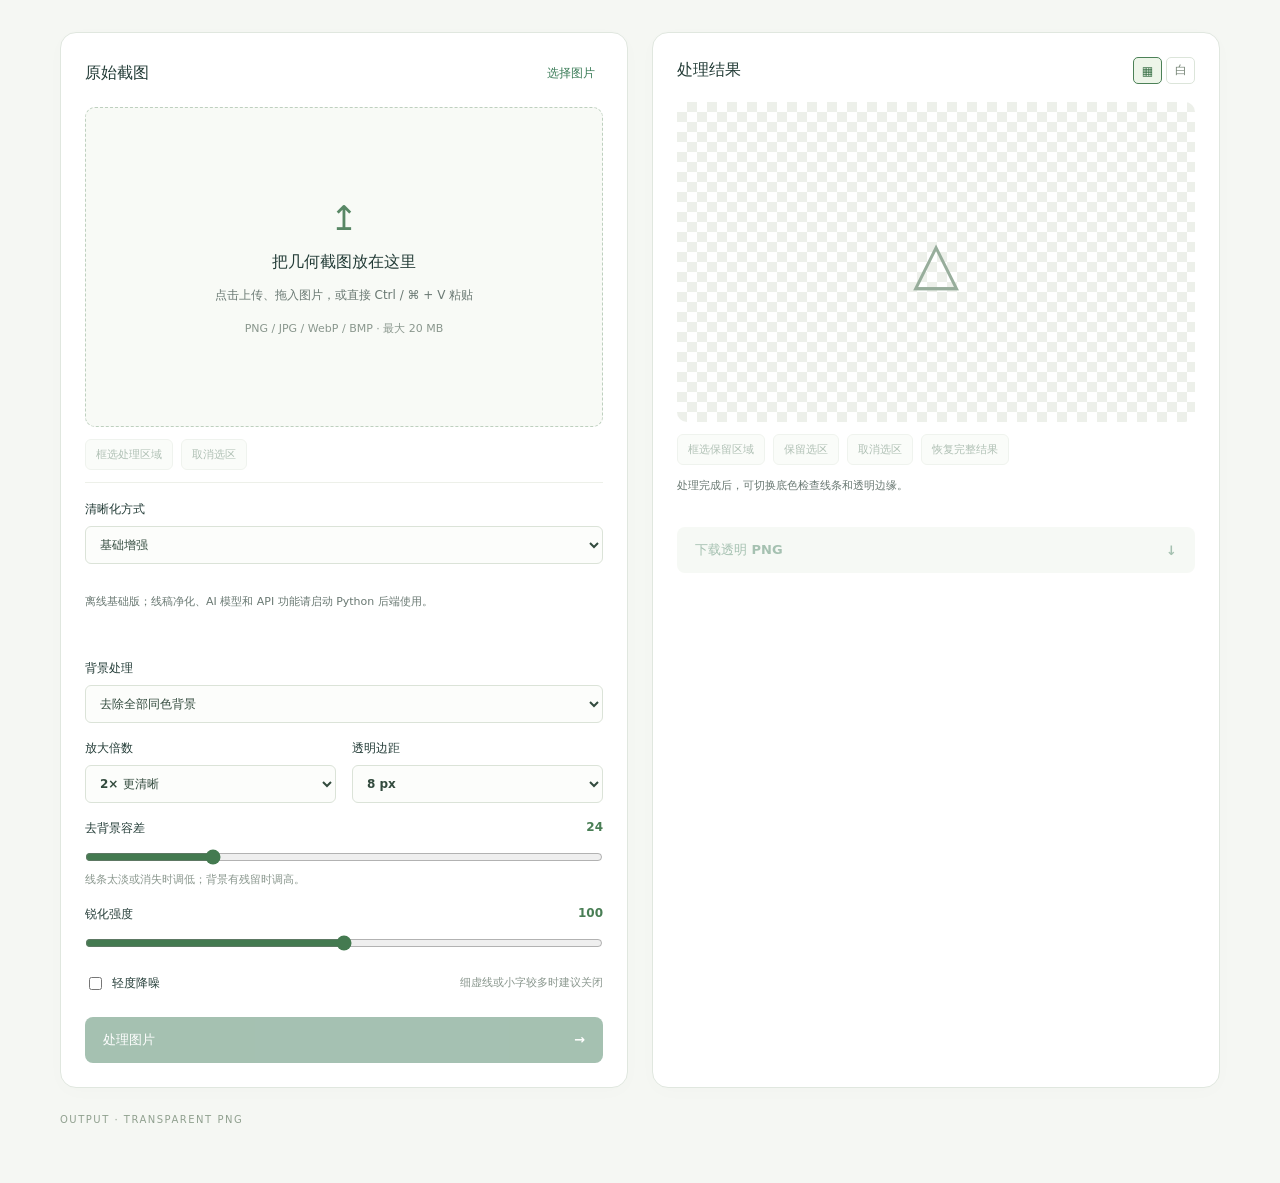
==== commit 5b0fad39: "Integrate threshold line cleanup with web controls and crop workflow" ====
--- a/几何截图工坊.html
+++ b/几何截图工坊.html
@@ -7,6 +7,7 @@
   <style>:root{font-family:Inter,"PingFang SC","Microsoft YaHei",system-ui,sans-serif;color:#233c37;background:#f5f7f3;font-synthesis:none}*{box-sizing:border-box}body{margin:0}main{max-width:1240px;margin:auto;padding:32px 40px}header{display:flex;justify-content:space-between;align-items:center;padding-bottom:26px;border-bottom:1px solid #dce4da}.brand{font-size:19px;font-weight:750}.badge,.eyebrow{font-size:11px;letter-spacing:2px;color:#607b66}.intro{padding:44px 0 26px}h1{font-size:clamp(28px,4vw,44px);letter-spacing:-1px;margin:15px 0}p{line-height:1.7;color:#6a7973}.intro p{margin:0}.workflow{display:flex;gap:36px;padding:15px 0 25px;font-size:12px;color:#637a6c}.workspace{display:grid;grid-template-columns:1fr 1fr;gap:24px}.panel{background:#fff;border:1px solid #e0e7df;border-radius:16px;padding:24px;box-shadow:0 4px 20px #233c3704}.panel-title{display:flex;justify-content:space-between;align-items:center;margin-bottom:18px}h2{font-size:16px;margin:0}button,select,input,a{font:inherit}button,a,select{touch-action:manipulation}button{cursor:pointer}.text-button{border:0;background:transparent;color:#3c7d59;font-size:12px}.drop,.preview{min-height:280px;height:320px;display:flex;align-items:center;justify-content:center;text-align:center;overflow:auto;border-radius:10px;padding:18px}.drop{border:1px dashed #bed0bf;background:#f8faf6;cursor:pointer}.drop.dragover{background:#e4f1e4;border-color:#397d55}.drop img,.preview img{max-width:100%;max-height:100%;object-fit:contain}.upload-icon{font-size:34px;color:#588765;margin-bottom:14px}h3{font-size:16px;margin:10px 0}.drop p{font-size:12px;margin:12px 0}.drop small,small{font-size:11px;color:#8a978e}.caption{font-size:11px;min-height:34px;margin:12px 0 16px;overflow-wrap:anywhere}.settings{border-top:1px solid #edf0e9;padding-top:18px;display:grid;gap:17px}label{font-size:12px;font-weight:600;display:block}select{display:block;width:100%;border:1px solid #dbe3d8;border-radius:6px;background:#fcfdfb;padding:10px;margin-top:8px;color:#334b3e;font-size:12px}.two-col{display:grid;grid-template-columns:1fr 1fr;gap:16px}output{float:right;color:#497e55}input[type=range]{display:block;width:100%;margin:12px 0 6px;accent-color:#447a50}label small{display:block;font-weight:400;line-height:1.6}.checkbox{display:flex;align-items:center;gap:7px;font-weight:400}.checkbox small{margin-left:auto}input[type=checkbox]{accent-color:#447a50}.primary,.download{display:flex;justify-content:space-between;align-items:center;width:100%;border:0;border-radius:8px;padding:14px 18px;text-decoration:none;font-size:13px;font-weight:650}.primary{margin-top:24px;background:#397754;color:white}.primary:disabled{opacity:.45;cursor:default}.primary:hover:enabled{background:#28633f}.download{background:#edf3e9;color:#397754}.download.disabled{opacity:.45;pointer-events:none}.preview-switch{display:flex;gap:4px}.preview-switch button{border:1px solid #dce5da;background:#fff;color:#758475;border-radius:5px;width:29px;height:27px;font-size:12px}.preview-switch button.active{border-color:#4c8157;background:#edf5e9;color:#356d43}.checker{background-color:#fff;background-image:linear-gradient(45deg,#edf0ea 25%,transparent 25%),linear-gradient(-45deg,#edf0ea 25%,transparent 25%),linear-gradient(45deg,transparent 75%,#edf0ea 75%),linear-gradient(-45deg,transparent 75%,#edf0ea 75%);background-size:20px 20px;background-position:0 0,0 10px,10px -10px,-10px 0}.preview.white{background:#fff;border:1px solid #edf0e9}.geometry{font-size:60px;line-height:1;color:#97ad9b}.preview p{font-size:12px}.preview small{padding:4px;background:#ffffffbd;border-radius:4px}aside{background:#f7faf5;border-radius:10px;padding:18px;margin-top:26px;font-size:12px}aside strong{font-size:12px}aside p{font-size:11px;margin:8px 0 0}#status{font-size:12px;line-height:1.6;margin-top:14px;color:#3c7d59}#status.error{color:#ad462e}footer{display:flex;justify-content:space-between;padding:26px 0;color:#90a08f;font-size:10px}footer span{letter-spacing:1.5px}[hidden]{display:none!important}:focus-visible{outline:3px solid #8cbd94;outline-offset:3px}@media(max-width:760px){main{padding:20px}.workspace{grid-template-columns:1fr}.badge{display:none}.workflow{gap:16px;font-size:10px}.panel{padding:18px}.intro{padding-top:30px}.drop,.preview{height:280px}.checkbox{flex-wrap:wrap}.checkbox small{margin-left:0}footer span{display:none}}
 .native-upload{position:relative;display:inline-flex;align-items:center;min-height:32px;padding:6px 8px;cursor:pointer;font-weight:400}.native-upload input[type=file]{position:absolute;inset:0;width:100%;height:100%;opacity:0;cursor:pointer}.native-upload:focus-within{outline:3px solid #8cbd94;outline-offset:3px;border-radius:4px}
 .image-stage{position:relative;display:inline-block;max-width:100%;line-height:0;overflow:hidden}.image-stage img{display:block;max-width:100%;max-height:280px;width:auto;height:auto;user-select:none;-webkit-user-drag:none}.image-stage.selecting{cursor:crosshair;touch-action:none}.selection-box{position:absolute;border:2px dashed #397754;background:#79b88c18;box-shadow:0 0 0 999px #142a3055;pointer-events:none}.crop-tools{display:flex;align-items:center;gap:8px;flex-wrap:wrap;margin:12px 0}.crop-tools button{background:#f5f8f2;border:1px solid #d9e3d5;color:#3a6547;border-radius:6px;padding:7px 10px;font-size:11px}.crop-tools button[aria-pressed=true]{background:#397754;color:#fff;border-color:#397754}.crop-tools button:disabled{opacity:.4;cursor:default}.crop-tools span{font-size:11px;color:#6a7973;line-height:1.5}.crop-tools:has(button[aria-pressed=true]) span{color:#397754}@media(max-width:760px){.image-stage img{max-height:240px}}
+.line-settings{display:grid;gap:17px;padding:14px;border:1px solid #dce6d7;border-radius:8px;background:#f8faf6}input[type=color]{display:block;width:100%;height:36px;padding:3px;border:1px solid #dbe3d8;border-radius:6px;margin-top:8px;background:white;cursor:pointer}
 </style>
 </head>
 <body>
@@ -22,12 +23,17 @@
       <p id="source-info" class="caption" hidden></p>
       <div class="settings">
         <label>清晰化方式<select id="engine"><option value="basic">基础增强</option></select></label>
-        <p id="engine-info" class="caption" aria-live="polite">离线基础版；AI 模型和 API 功能请启动 Python 后端使用。</p>
-        <label>背景处理<select id="background"><option value="uniform">去除全部同色背景</option><option value="keep">保留背景 · 仅清晰化</option></select></label>
+        <p id="engine-info" class="caption" aria-live="polite">离线基础版；线稿净化、AI 模型和 API 功能请启动 Python 后端使用。</p>
+        <div id="line-settings" class="line-settings" hidden>
+          <label>去灰阈值 <output id="line_threshold-value">170</output><input id="line_threshold" type="range" min="0" max="254" value="170"><small>调低去除更多灰色；浅色线条丢失时调高。</small></label>
+          <label>边缘平滑 <output id="line_smooth-value">0.5</output><input id="line_smooth" type="range" min="0" max="2" step="0.1" value="0.5"><small>0 为关闭，建议 0.3–0.6；过高可能让细线变淡。</small></label>
+          <label>线条颜色<input id="line_ink" type="color" value="#000000"></label>
+        </div>
+        <label data-general-control>背景处理<select id="background"><option value="uniform">去除全部同色背景</option><option value="keep">保留背景 · 仅清晰化</option></select></label>
         <div class="two-col"><label>放大倍数<select id="scale"><option value="1">1× 原尺寸</option><option value="2" selected>2× 更清晰</option><option value="3">3× 大图</option></select></label><label>透明边距<select id="padding"><option value="0">0 px</option><option value="8" selected>8 px</option><option value="16">16 px</option><option value="32">32 px</option></select></label></div>
-        <label>去背景容差 <output id="tolerance-value">24</output><input id="tolerance" type="range" min="0" max="100" value="24"><small>线条太淡或消失时调低；背景有残留时调高。</small></label>
-        <label>锐化强度 <output id="sharpen-value">100</output><input id="sharpen" type="range" min="0" max="200" value="100"></label>
-        <label class="checkbox"><input id="denoise" type="checkbox">轻度降噪 <small>细虚线或小字较多时建议关闭</small></label>
+        <label data-general-control>去背景容差 <output id="tolerance-value">24</output><input id="tolerance" type="range" min="0" max="100" value="24"><small>线条太淡或消失时调低；背景有残留时调高。</small></label>
+        <label data-general-control>锐化强度 <output id="sharpen-value">100</output><input id="sharpen" type="range" min="0" max="200" value="100"></label>
+        <label data-general-control class="checkbox"><input id="denoise" type="checkbox">轻度降噪 <small>细虚线或小字较多时建议关闭</small></label>
       </div>
       <button id="process" class="primary" disabled>处理图片 <span>→</span></button>
     </section>
@@ -271,8 +277,13 @@
 function updateEngineInfo() {
   const engine = $('engine').value;
   let message = '离线基础版；AI 功能请启动 Python 后端使用。';
+  if (engine === 'line') message = '先按阈值去灰、去背景，再平滑边缘。输出黑色或指定单色线条；浅线丢失时调高去灰阈值。';
   if (engine === 'local') message = '轻量超分辨率，原图最多 100 万像素；速度优先，目标 10 秒内完成。' + (available && !available.local ? ' 模型尚未安装。' : '');
   if (engine === 'doubao') message = '外部 API 无法保证 10 秒内完成，可能产生费用并改变字母或细线，请核对原图。' + (available && !available.doubao ? ' 后端尚未配置密钥或模型 ID。' : '');
+  if (engine === 'desktop') message = '自动向已登录的 Windows 豆包 App 发送图片，右键复制生成结果。无需 API 密钥；运行时请勿操作键鼠，移到屏幕角落可停止。生成耗时不保证 10 秒，返回图保留原尺寸。' + (available && !available.desktop ? ' 请先完成本地校准并启用桌面模式。' : '');
+  $('scale').disabled = engine === 'desktop';
+  $('line-settings').hidden = engine !== 'line';
+  document.querySelectorAll('[data-general-control]').forEach(control => {control.hidden = engine === 'line';});
   $('engine-info').textContent = message;
 }
 
@@ -399,7 +410,7 @@
   e.preventDefault(); $('drop').classList.remove('dragover');
   if (type === 'drop') selectFile(e.dataTransfer.files[0]);
 });
-for (const id of ['engine', 'tolerance', 'sharpen', 'background', 'scale', 'padding', 'denoise']) {
+for (const id of ['engine', 'line_threshold', 'line_smooth', 'line_ink', 'tolerance', 'sharpen', 'background', 'scale', 'padding', 'denoise']) {
   $(id).addEventListener('input', () => {
     if ($(id + '-value')) $(id + '-value').value = $(id).value;
     if (id === 'engine') updateEngineInfo();
@@ -418,14 +429,15 @@
   const file = selectedFile;
   const data = new FormData();
   data.append('image', file, file.name || 'screenshot.png');
-  for (const id of ['engine', 'scale', 'tolerance', 'sharpen', 'padding', 'background']) data.append(id, $(id).value);
+  for (const id of ['engine', 'line_threshold', 'line_smooth', 'line_ink', 'scale', 'tolerance', 'sharpen', 'padding', 'background']) data.append(id, $(id).value);
   data.append('denoise', $('denoise').checked);
   if (sourceCrop.box) data.append('crop', JSON.stringify(sourceCrop.box));
   setBusy(true);
   $('process').textContent = '正在处理…';
-  status('正在提高清晰度、去除背景并裁剪空白…');
+  status($('engine').value === 'desktop' ? '正在自动操作豆包 App，请勿操作键鼠；等待生成后会复制图片并去背景…' : '正在提高清晰度、去除背景并裁剪空白…');
   const controller = new AbortController();
-  const timeoutMs = $('engine').value === 'doubao' ? 180000 : 10000;
+  const engine = $('engine').value;
+  const timeoutMs = engine === 'desktop' ? 300000 : engine === 'doubao' ? 180000 : 10000;
   const startedAt = performance.now();
   const timeout = setTimeout(() => controller.abort(), timeoutMs);
   try {
@@ -434,9 +446,9 @@
     result.caption = `${result.original.join(' × ')} → ${result.output.join(' × ')} px · PNG · ${((performance.now() - startedAt) / 1000).toFixed(2)} 秒`;
     fullResult = result;
     showResult(result, (file.name || 'screenshot').replace(/\.[^.]+$/, '') + '-clean.png');
-    status('处理完成。若细线缺失，请降低去背景容差。');
+    status(engine === 'line' ? '线稿净化完成。若浅色线条缺失，请调高去灰阈值；边缘太软时调低平滑。' : '处理完成。若细线缺失，请降低去背景容差。');
   } catch (error) {
-    if (version === generation) status(error.name === 'AbortError' ? (timeoutMs === 10000 ? '本次处理超过 10 秒，请缩小截图或选择基础增强。' : '豆包 API 超时，请稍后重试。') : error.message, true);
+    if (version === generation) status(error.name === 'AbortError' ? (timeoutMs === 10000 ? '本次处理超过 10 秒，请缩小截图或选择基础增强。' : engine === 'desktop' ? '豆包 App 自动化等待超时，请检查客户端。不要直接重试，以免重复发送。' : '豆包 API 超时，请稍后重试。') : error.message, true);
   } finally {
     clearTimeout(timeout);
     setBusy(false);
